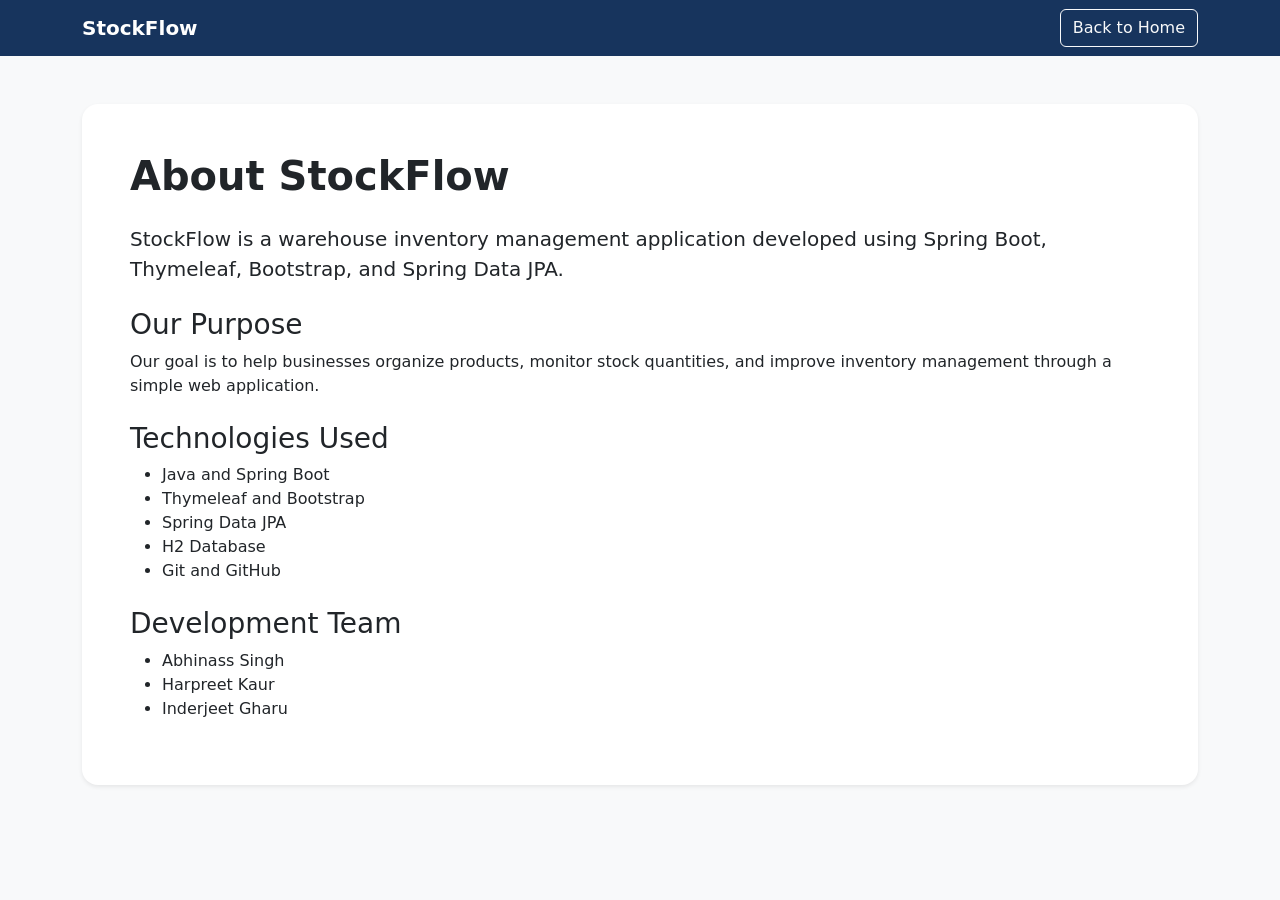
==== src/main/resources/templates/about.html @ 629d699c "Merge pull request #1 from inder0121/feature/stockflow-initial-setup Initial StockFlow Spring Boot P" ====
<!DOCTYPE html>
<html lang="en" xmlns:th="http://www.thymeleaf.org">
<head>
    <meta charset="UTF-8">
    <meta name="viewport" content="width=device-width, initial-scale=1.0">
    <title>About | StockFlow</title>
    <link href="https://cdn.jsdelivr.net/npm/bootstrap@5.3.3/dist/css/bootstrap.min.css" rel="stylesheet">
</head>
<body class="bg-light">

<nav class="navbar navbar-dark" style="background:#17345d;">
    <div class="container">
        <a class="navbar-brand fw-bold" th:href="@{/}">StockFlow</a>
        <a class="btn btn-outline-light" th:href="@{/}">Back to Home</a>
    </div>
</nav>

<main class="container py-5">
    <div class="bg-white rounded-4 shadow-sm p-5">
        <h1 class="fw-bold mb-4">About StockFlow</h1>

        <p class="lead">
            StockFlow is a warehouse inventory management
            application developed using Spring Boot,
            Thymeleaf, Bootstrap, and Spring Data JPA.
        </p>

        <h3 class="mt-4">Our Purpose</h3>
        <p>
            Our goal is to help businesses organize products,
            monitor stock quantities, and improve inventory
            management through a simple web application.
        </p>

        <h3 class="mt-4">Technologies Used</h3>
        <ul>
            <li>Java and Spring Boot</li>
            <li>Thymeleaf and Bootstrap</li>
            <li>Spring Data JPA</li>
            <li>H2 Database</li>
            <li>Git and GitHub</li>
        </ul>

        <h3 class="mt-4">Development Team</h3>
        <ul>
            <li>Abhinass Singh</li>
            <li>Harpreet Kaur</li>
            <li>Inderjeet Gharu</li>
        </ul>
    </div>
</main>

</body>
</html>
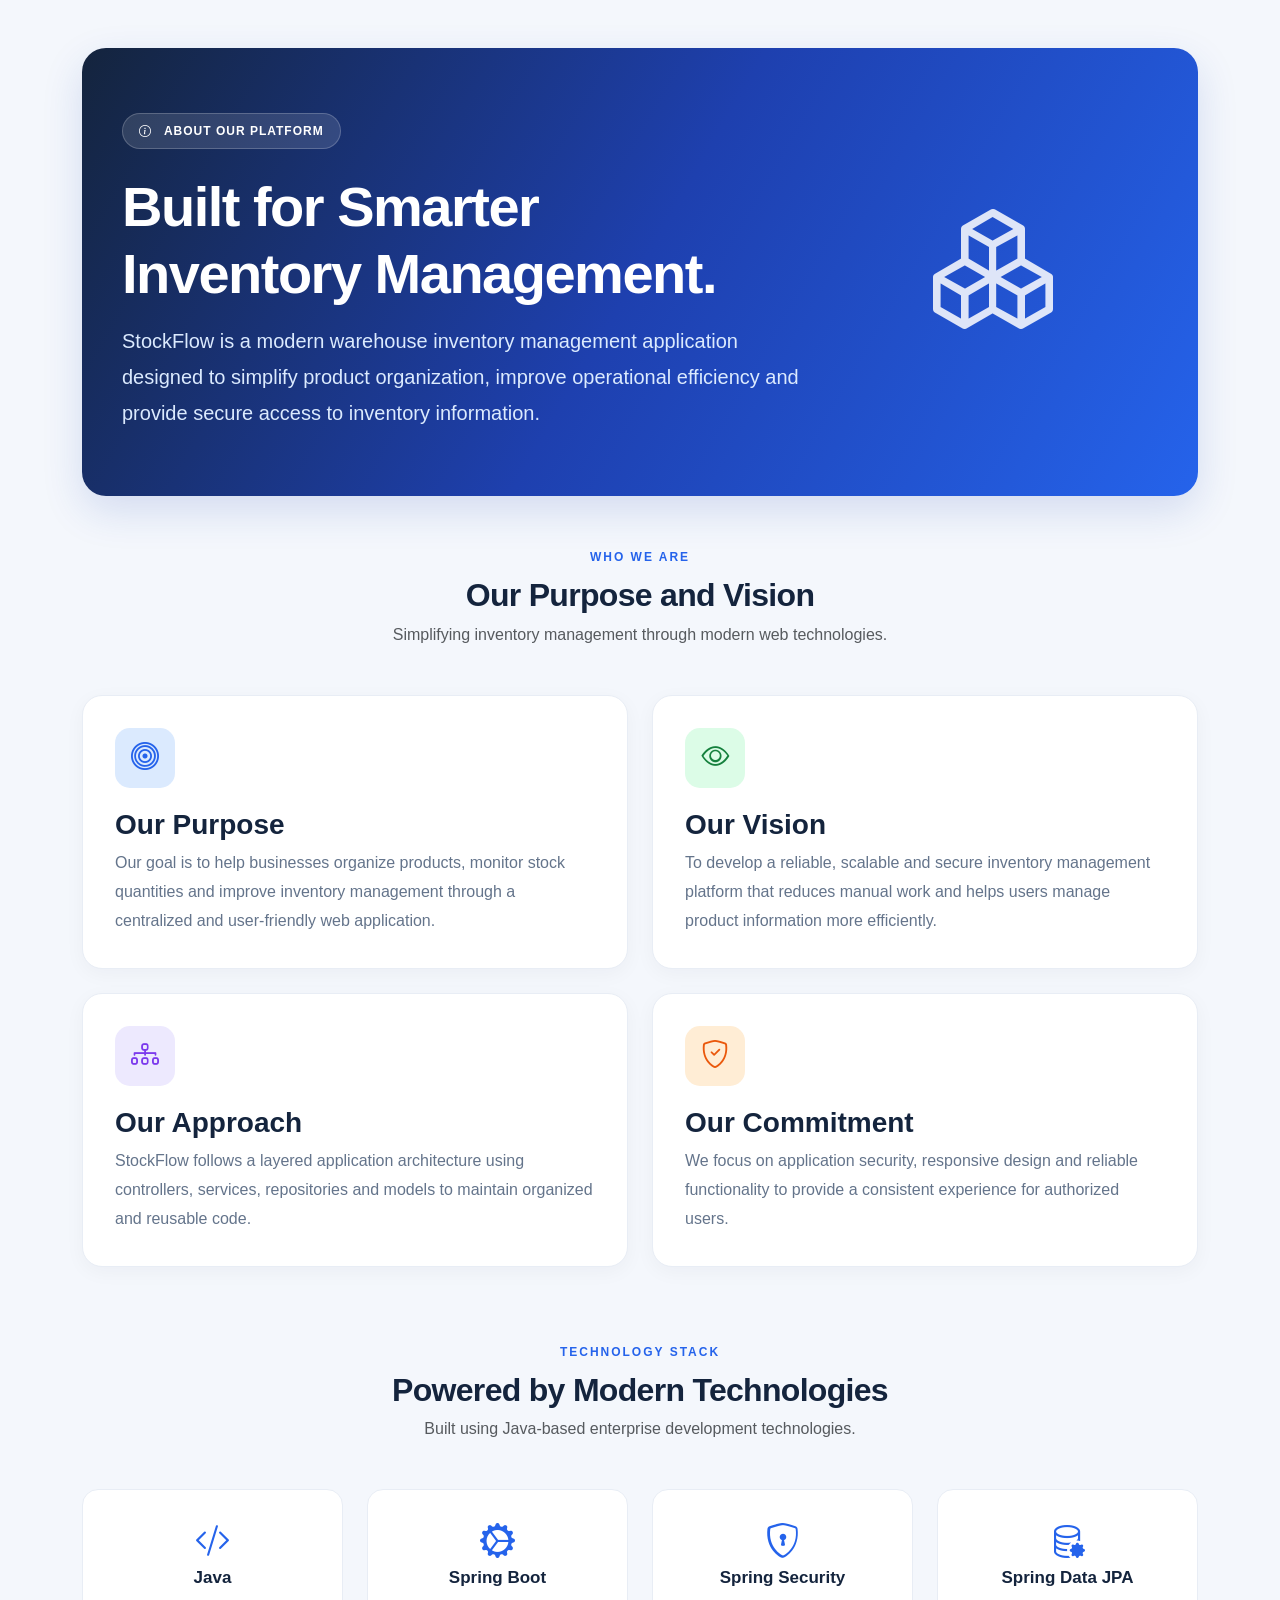
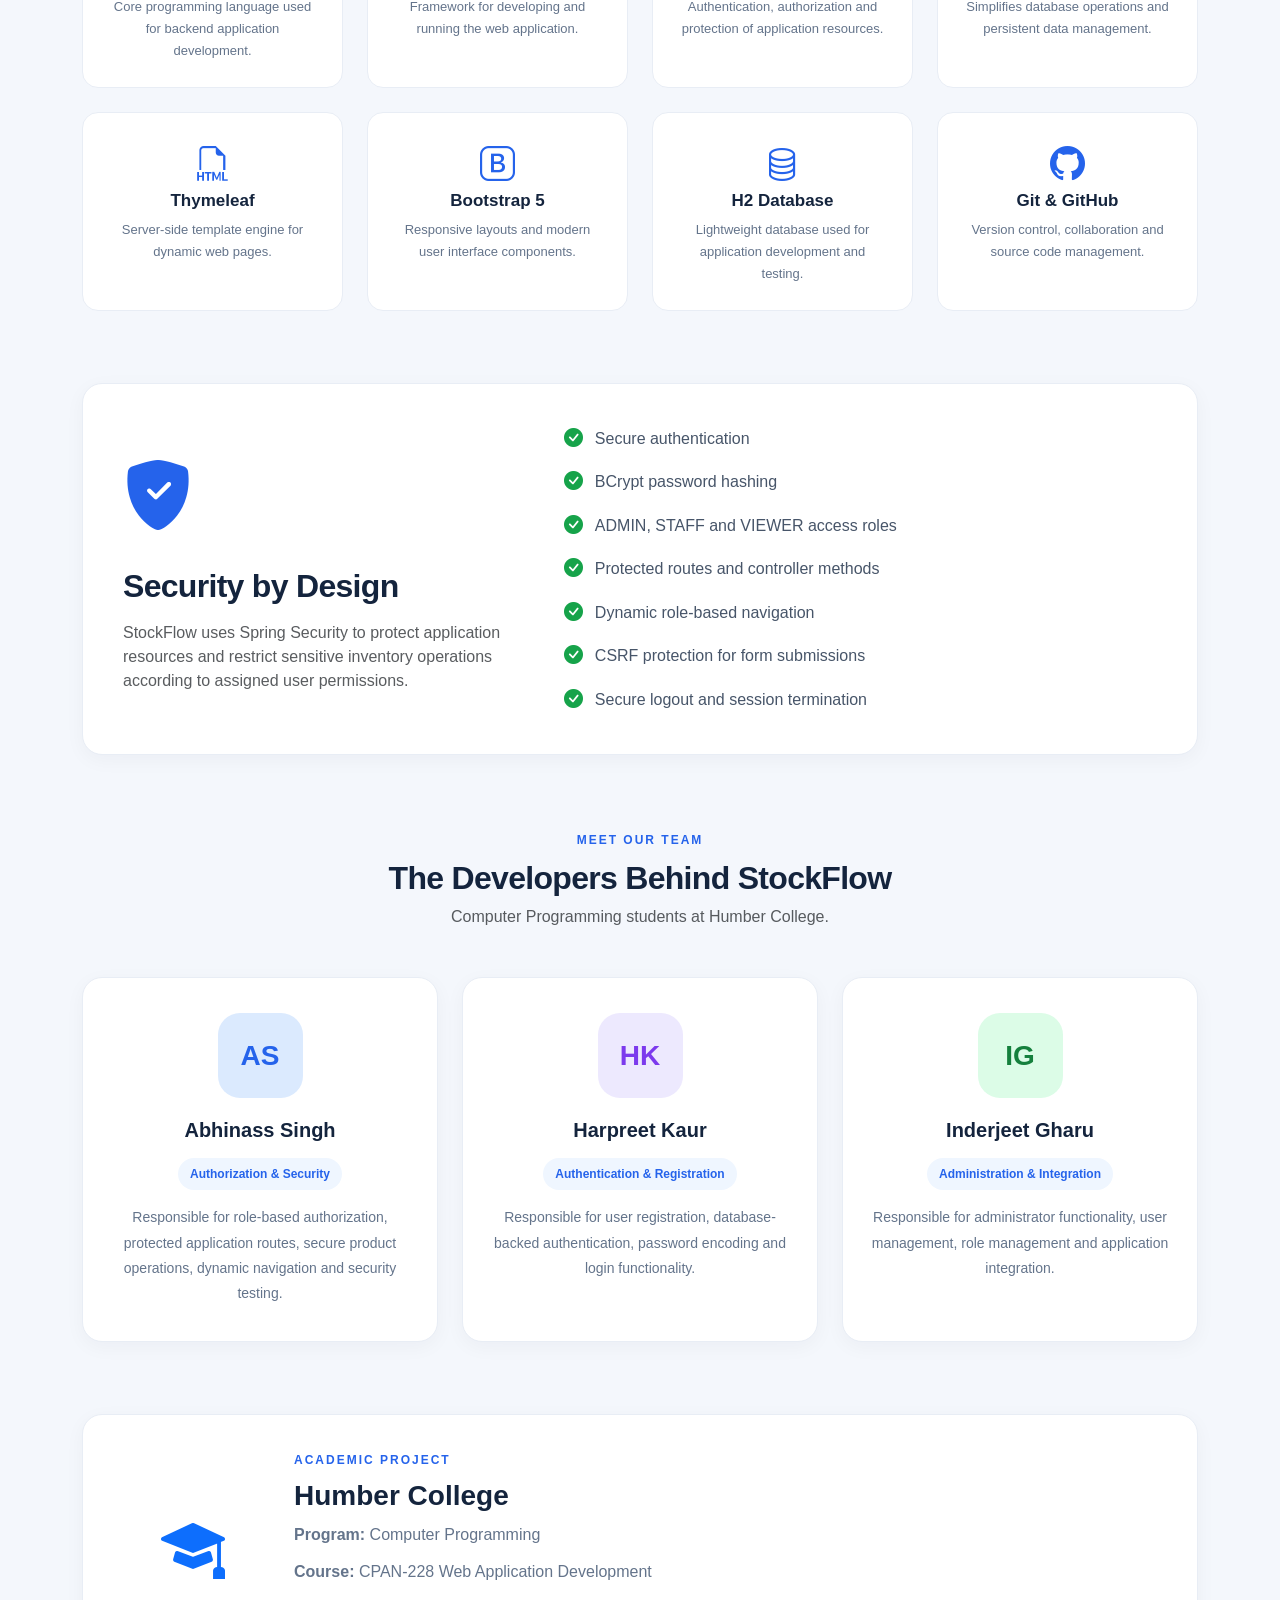
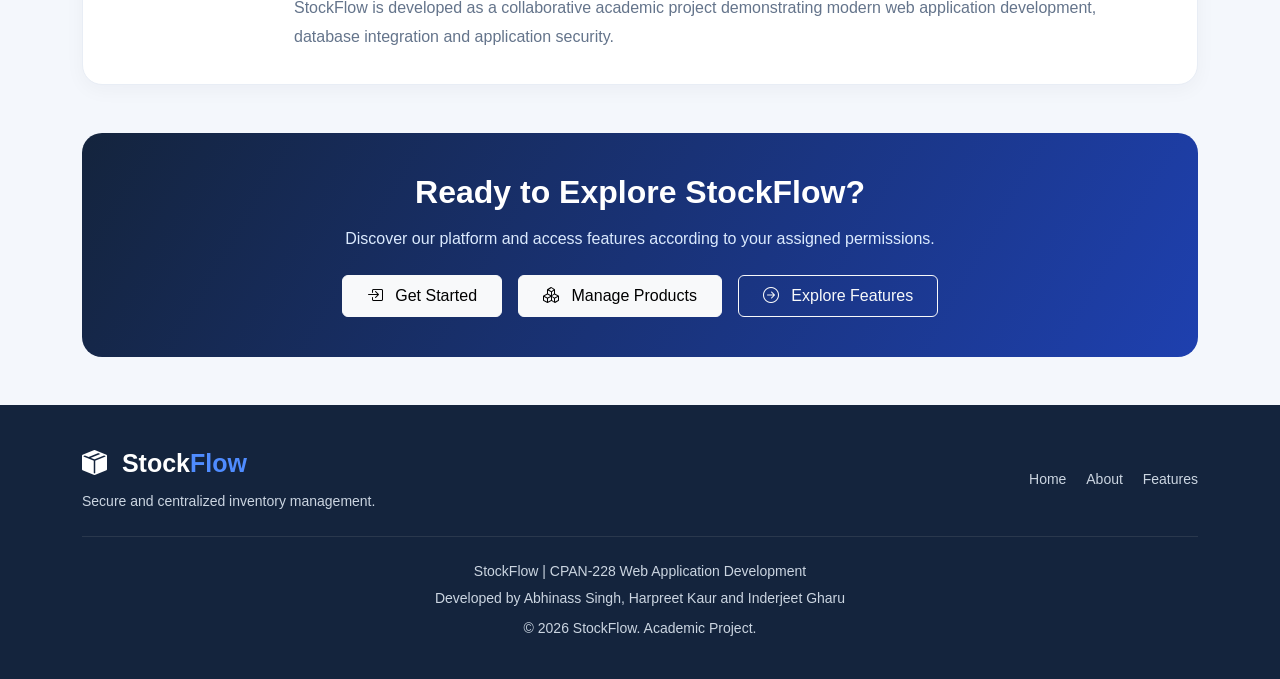
==== commit f624e9d5: "Implement role-based security, protected routes, dynamic navigation, custom 403 page and security te" ====
--- a/src/main/resources/templates/about.html
+++ b/src/main/resources/templates/about.html
@@ -1,55 +1,1176 @@
-
 <!DOCTYPE html>
 <html lang="en" xmlns:th="http://www.thymeleaf.org">
+
 <head>
+
     <meta charset="UTF-8">
-    <meta name="viewport" content="width=device-width, initial-scale=1.0">
+
+    <meta name="viewport"
+          content="width=device-width, initial-scale=1.0">
+
     <title>About | StockFlow</title>
-    <link href="https://cdn.jsdelivr.net/npm/bootstrap@5.3.3/dist/css/bootstrap.min.css" rel="stylesheet">
+
+    <!-- Bootstrap CSS -->
+    <link href="https://cdn.jsdelivr.net/npm/bootstrap@5.3.3/dist/css/bootstrap.min.css"
+          rel="stylesheet">
+
+    <!-- Bootstrap Icons -->
+    <link href="https://cdn.jsdelivr.net/npm/bootstrap-icons@1.11.3/font/bootstrap-icons.min.css"
+          rel="stylesheet">
+
+    <!-- StockFlow Security Styles -->
+    <link rel="stylesheet" th:href="@{/css/security.css}">
+
+    <style>
+
+        body {
+            background: #f4f7fc;
+            font-family: Arial, sans-serif;
+            color: #1e293b;
+        }
+
+        /* Hero Section */
+
+        .about-hero {
+            background: linear-gradient(
+                120deg,
+                #14243d,
+                #1e40af,
+                #2563eb
+            );
+            color: white;
+            padding: 65px 40px;
+            border-radius: 24px;
+            box-shadow: 0 15px 40px rgba(30, 64, 175, 0.15);
+        }
+
+        .about-hero h1 {
+            font-weight: 800;
+            letter-spacing: -1.5px;
+        }
+
+        .about-hero p {
+            color: #dbeafe;
+            line-height: 1.8;
+        }
+
+        .hero-label {
+            display: inline-block;
+            background: rgba(255, 255, 255, 0.12);
+            border: 1px solid rgba(255, 255, 255, 0.20);
+            padding: 8px 16px;
+            border-radius: 30px;
+            font-size: 12px;
+            font-weight: 700;
+            letter-spacing: 1px;
+        }
+
+        .hero-icon {
+            font-size: 120px;
+            color: rgba(255, 255, 255, 0.85);
+        }
+
+        /* Section Headings */
+
+        .section-label {
+            color: #2563eb;
+            font-size: 12px;
+            font-weight: 700;
+            letter-spacing: 2px;
+            text-transform: uppercase;
+        }
+
+        .section-title {
+            color: #14243d;
+            font-weight: 800;
+            letter-spacing: -0.7px;
+        }
+
+        /* Information Cards */
+
+        .content-card {
+            background: white;
+            border: 1px solid #e8edf5;
+            border-radius: 20px;
+            padding: 32px;
+            height: 100%;
+            box-shadow: 0 5px 20px rgba(15, 23, 42, 0.04);
+        }
+
+        .content-card h3 {
+            color: #14243d;
+            font-weight: 700;
+        }
+
+        .content-card p {
+            color: #64748b;
+            line-height: 1.8;
+        }
+
+        .content-icon {
+            width: 60px;
+            height: 60px;
+            border-radius: 15px;
+            display: flex;
+            align-items: center;
+            justify-content: center;
+            font-size: 28px;
+            margin-bottom: 20px;
+        }
+
+        .icon-blue {
+            background: #dbeafe;
+            color: #2563eb;
+        }
+
+        .icon-green {
+            background: #dcfce7;
+            color: #15803d;
+        }
+
+        .icon-purple {
+            background: #ede9fe;
+            color: #7c3aed;
+        }
+
+        .icon-orange {
+            background: #ffedd5;
+            color: #ea580c;
+        }
+
+        /* Technology Cards */
+
+        .technology-card {
+            background: white;
+            border: 1px solid #e8edf5;
+            border-radius: 16px;
+            padding: 25px;
+            height: 100%;
+            text-align: center;
+            transition: transform 0.25s ease,
+                        box-shadow 0.25s ease;
+        }
+
+        .technology-card:hover {
+            transform: translateY(-5px);
+            box-shadow: 0 10px 25px rgba(15, 23, 42, 0.08);
+        }
+
+        .technology-icon {
+            font-size: 35px;
+            color: #2563eb;
+            margin-bottom: 15px;
+        }
+
+        .technology-card h5 {
+            font-size: 17px;
+            font-weight: 700;
+            color: #14243d;
+        }
+
+        .technology-card p {
+            color: #64748b;
+            font-size: 13px;
+            line-height: 1.7;
+            margin-bottom: 0;
+        }
+
+        /* Team Cards */
+
+        .team-card {
+            background: white;
+            border: 1px solid #e8edf5;
+            border-radius: 20px;
+            padding: 35px 25px;
+            text-align: center;
+            height: 100%;
+            box-shadow: 0 5px 20px rgba(15, 23, 42, 0.04);
+            transition: transform 0.25s ease;
+        }
+
+        .team-card:hover {
+            transform: translateY(-5px);
+        }
+
+        .team-avatar {
+            width: 85px;
+            height: 85px;
+            border-radius: 22px;
+            display: flex;
+            align-items: center;
+            justify-content: center;
+            font-size: 28px;
+            font-weight: 800;
+            margin: 0 auto 20px;
+        }
+
+        .team-card h4 {
+            font-size: 20px;
+            color: #14243d;
+            font-weight: 700;
+        }
+
+        .team-role {
+            display: inline-block;
+            background: #eff6ff;
+            color: #2563eb;
+            font-size: 12px;
+            font-weight: 600;
+            padding: 7px 12px;
+            border-radius: 20px;
+            margin: 8px 0 15px;
+        }
+
+        .team-card p {
+            color: #64748b;
+            font-size: 14px;
+            line-height: 1.8;
+            margin-bottom: 0;
+        }
+
+        /* Security Section */
+
+        .security-section {
+            background: white;
+            border: 1px solid #e8edf5;
+            border-radius: 20px;
+            padding: 40px;
+            box-shadow: 0 5px 20px rgba(15, 23, 42, 0.04);
+        }
+
+        .security-icon {
+            font-size: 70px;
+            color: #2563eb;
+        }
+
+        .security-item {
+            display: flex;
+            align-items: center;
+            gap: 12px;
+            margin-bottom: 15px;
+            color: #475569;
+        }
+
+        .security-item i {
+            color: #16a34a;
+            font-size: 19px;
+        }
+
+        /* Call To Action */
+
+        .cta-section {
+            background: linear-gradient(
+                120deg,
+                #14243d,
+                #1e40af
+            );
+            color: white;
+            padding: 40px;
+            border-radius: 20px;
+        }
+
+        .cta-section p {
+            color: #dbeafe;
+        }
+
+        /* Footer */
+
+        footer {
+            background: #14243d;
+            color: #cbd5e1;
+            padding: 40px 0;
+        }
+
+        .footer-brand {
+            font-size: 25px;
+            font-weight: 800;
+            color: white;
+        }
+
+        .footer-brand span {
+            color: #4f8cff;
+        }
+
+        .footer-link {
+            color: #cbd5e1;
+            text-decoration: none;
+            font-size: 14px;
+        }
+
+        .footer-link:hover {
+            color: white;
+        }
+
+        /* Responsive Design */
+
+        @media (max-width: 768px) {
+
+            .about-hero {
+                padding: 40px 25px;
+                text-align: center;
+            }
+
+            .about-hero h1 {
+                font-size: 36px;
+            }
+
+            .hero-icon {
+                font-size: 85px;
+                margin-top: 25px;
+            }
+
+            .content-card,
+            .security-section,
+            .cta-section {
+                padding: 25px;
+            }
+
+        }
+
+    </style>
+
 </head>
-<body class="bg-light">
-
-<nav class="navbar navbar-dark" style="background:#17345d;">
+
+<body>
+
+<!-- Reusable Role-Based Navigation -->
+
+<div th:replace="~{fragments/navbar :: navbar}"></div>
+
+
+<main class="container my-5">
+
+    <!-- About Hero Section -->
+
+    <section class="about-hero mb-5">
+
+        <div class="row align-items-center">
+
+            <div class="col-lg-8">
+
+                <span class="hero-label">
+
+                    <i class="bi bi-info-circle me-2"></i>
+
+                    ABOUT OUR PLATFORM
+
+                </span>
+
+                <h1 class="display-4 mt-4">
+
+                    Built for Smarter
+                    <br>
+                    Inventory Management.
+
+                </h1>
+
+                <p class="lead mt-3 mb-0">
+
+                    StockFlow is a modern warehouse inventory
+                    management application designed to simplify
+                    product organization, improve operational
+                    efficiency and provide secure access to
+                    inventory information.
+
+                </p>
+
+            </div>
+
+            <div class="col-lg-4 text-center">
+
+                <i class="bi bi-boxes hero-icon"></i>
+
+            </div>
+
+        </div>
+
+    </section>
+
+
+    <!-- Purpose and Vision -->
+
+    <section class="mb-5">
+
+        <div class="text-center mb-5">
+
+            <span class="section-label">
+                Who We Are
+            </span>
+
+            <h2 class="section-title mt-2">
+
+                Our Purpose and Vision
+
+            </h2>
+
+            <p class="text-muted">
+
+                Simplifying inventory management through
+                modern web technologies.
+
+            </p>
+
+        </div>
+
+        <div class="row g-4">
+
+            <!-- Our Purpose -->
+
+            <div class="col-md-6">
+
+                <div class="content-card">
+
+                    <div class="content-icon icon-blue">
+
+                        <i class="bi bi-bullseye"></i>
+
+                    </div>
+
+                    <h3>Our Purpose</h3>
+
+                    <p class="mb-0">
+
+                        Our goal is to help businesses organize
+                        products, monitor stock quantities and
+                        improve inventory management through
+                        a centralized and user-friendly
+                        web application.
+
+                    </p>
+
+                </div>
+
+            </div>
+
+
+            <!-- Our Vision -->
+
+            <div class="col-md-6">
+
+                <div class="content-card">
+
+                    <div class="content-icon icon-green">
+
+                        <i class="bi bi-eye"></i>
+
+                    </div>
+
+                    <h3>Our Vision</h3>
+
+                    <p class="mb-0">
+
+                        To develop a reliable, scalable and
+                        secure inventory management platform
+                        that reduces manual work and helps
+                        users manage product information
+                        more efficiently.
+
+                    </p>
+
+                </div>
+
+            </div>
+
+
+            <!-- Our Approach -->
+
+            <div class="col-md-6">
+
+                <div class="content-card">
+
+                    <div class="content-icon icon-purple">
+
+                        <i class="bi bi-diagram-3"></i>
+
+                    </div>
+
+                    <h3>Our Approach</h3>
+
+                    <p class="mb-0">
+
+                        StockFlow follows a layered application
+                        architecture using controllers, services,
+                        repositories and models to maintain
+                        organized and reusable code.
+
+                    </p>
+
+                </div>
+
+            </div>
+
+
+            <!-- Our Commitment -->
+
+            <div class="col-md-6">
+
+                <div class="content-card">
+
+                    <div class="content-icon icon-orange">
+
+                        <i class="bi bi-shield-check"></i>
+
+                    </div>
+
+                    <h3>Our Commitment</h3>
+
+                    <p class="mb-0">
+
+                        We focus on application security,
+                        responsive design and reliable
+                        functionality to provide a consistent
+                        experience for authorized users.
+
+                    </p>
+
+                </div>
+
+            </div>
+
+        </div>
+
+    </section>
+
+
+    <!-- Technologies Used -->
+
+    <section class="py-4 mb-5">
+
+        <div class="text-center mb-5">
+
+            <span class="section-label">
+                Technology Stack
+            </span>
+
+            <h2 class="section-title mt-2">
+
+                Powered by Modern Technologies
+
+            </h2>
+
+            <p class="text-muted">
+
+                Built using Java-based enterprise
+                development technologies.
+
+            </p>
+
+        </div>
+
+        <div class="row g-4">
+
+            <!-- Java -->
+
+            <div class="col-md-6 col-lg-3">
+
+                <div class="technology-card">
+
+                    <i class="bi bi-code-slash technology-icon"></i>
+
+                    <h5>Java</h5>
+
+                    <p>
+
+                        Core programming language used
+                        for backend application development.
+
+                    </p>
+
+                </div>
+
+            </div>
+
+
+            <!-- Spring Boot -->
+
+            <div class="col-md-6 col-lg-3">
+
+                <div class="technology-card">
+
+                    <i class="bi bi-gear-wide-connected technology-icon"></i>
+
+                    <h5>Spring Boot</h5>
+
+                    <p>
+
+                        Framework for developing and running
+                        the web application.
+
+                    </p>
+
+                </div>
+
+            </div>
+
+
+            <!-- Spring Security -->
+
+            <div class="col-md-6 col-lg-3">
+
+                <div class="technology-card">
+
+                    <i class="bi bi-shield-lock technology-icon"></i>
+
+                    <h5>Spring Security</h5>
+
+                    <p>
+
+                        Authentication, authorization and
+                        protection of application resources.
+
+                    </p>
+
+                </div>
+
+            </div>
+
+
+            <!-- Spring Data JPA -->
+
+            <div class="col-md-6 col-lg-3">
+
+                <div class="technology-card">
+
+                    <i class="bi bi-database-gear technology-icon"></i>
+
+                    <h5>Spring Data JPA</h5>
+
+                    <p>
+
+                        Simplifies database operations
+                        and persistent data management.
+
+                    </p>
+
+                </div>
+
+            </div>
+
+
+            <!-- Thymeleaf -->
+
+            <div class="col-md-6 col-lg-3">
+
+                <div class="technology-card">
+
+                    <i class="bi bi-filetype-html technology-icon"></i>
+
+                    <h5>Thymeleaf</h5>
+
+                    <p>
+
+                        Server-side template engine for
+                        dynamic web pages.
+
+                    </p>
+
+                </div>
+
+            </div>
+
+
+            <!-- Bootstrap -->
+
+            <div class="col-md-6 col-lg-3">
+
+                <div class="technology-card">
+
+                    <i class="bi bi-bootstrap technology-icon"></i>
+
+                    <h5>Bootstrap 5</h5>
+
+                    <p>
+
+                        Responsive layouts and modern
+                        user interface components.
+
+                    </p>
+
+                </div>
+
+            </div>
+
+
+            <!-- H2 Database -->
+
+            <div class="col-md-6 col-lg-3">
+
+                <div class="technology-card">
+
+                    <i class="bi bi-database technology-icon"></i>
+
+                    <h5>H2 Database</h5>
+
+                    <p>
+
+                        Lightweight database used for
+                        application development and testing.
+
+                    </p>
+
+                </div>
+
+            </div>
+
+
+            <!-- Git and GitHub -->
+
+            <div class="col-md-6 col-lg-3">
+
+                <div class="technology-card">
+
+                    <i class="bi bi-github technology-icon"></i>
+
+                    <h5>Git &amp; GitHub</h5>
+
+                    <p>
+
+                        Version control, collaboration
+                        and source code management.
+
+                    </p>
+
+                </div>
+
+            </div>
+
+        </div>
+
+    </section>
+
+
+    <!-- Security Section -->
+
+    <section class="security-section mb-5">
+
+        <div class="row align-items-center g-4">
+
+            <div class="col-lg-5">
+
+                <i class="bi bi-shield-fill-check security-icon"></i>
+
+                <h2 class="section-title mt-3">
+
+                    Security by Design
+
+                </h2>
+
+                <p class="text-muted mt-3 mb-0">
+
+                    StockFlow uses Spring Security to protect
+                    application resources and restrict
+                    sensitive inventory operations according
+                    to assigned user permissions.
+
+                </p>
+
+            </div>
+
+            <div class="col-lg-7">
+
+                <div class="security-item">
+
+                    <i class="bi bi-check-circle-fill"></i>
+
+                    Secure authentication
+
+                </div>
+
+                <div class="security-item">
+
+                    <i class="bi bi-check-circle-fill"></i>
+
+                    BCrypt password hashing
+
+                </div>
+
+                <div class="security-item">
+
+                    <i class="bi bi-check-circle-fill"></i>
+
+                    ADMIN, STAFF and VIEWER access roles
+
+                </div>
+
+                <div class="security-item">
+
+                    <i class="bi bi-check-circle-fill"></i>
+
+                    Protected routes and controller methods
+
+                </div>
+
+                <div class="security-item">
+
+                    <i class="bi bi-check-circle-fill"></i>
+
+                    Dynamic role-based navigation
+
+                </div>
+
+                <div class="security-item">
+
+                    <i class="bi bi-check-circle-fill"></i>
+
+                    CSRF protection for form submissions
+
+                </div>
+
+                <div class="security-item mb-0">
+
+                    <i class="bi bi-check-circle-fill"></i>
+
+                    Secure logout and session termination
+
+                </div>
+
+            </div>
+
+        </div>
+
+    </section>
+
+
+    <!-- Development Team -->
+
+    <section class="py-4 mb-5">
+
+        <div class="text-center mb-5">
+
+            <span class="section-label">
+                Meet Our Team
+            </span>
+
+            <h2 class="section-title mt-2">
+
+                The Developers Behind StockFlow
+
+            </h2>
+
+            <p class="text-muted">
+
+                Computer Programming students at Humber College.
+
+            </p>
+
+        </div>
+
+        <div class="row g-4">
+
+            <!-- Abhinass Singh -->
+
+            <div class="col-md-4">
+
+                <div class="team-card">
+
+                    <div class="team-avatar icon-blue">
+
+                        AS
+
+                    </div>
+
+                    <h4>Abhinass Singh</h4>
+
+                    <span class="team-role">
+
+                        Authorization &amp; Security
+
+                    </span>
+
+                    <p>
+
+                        Responsible for role-based authorization,
+                        protected application routes, secure
+                        product operations, dynamic navigation
+                        and security testing.
+
+                    </p>
+
+                </div>
+
+            </div>
+
+
+            <!-- Harpreet Kaur -->
+
+            <div class="col-md-4">
+
+                <div class="team-card">
+
+                    <div class="team-avatar icon-purple">
+
+                        HK
+
+                    </div>
+
+                    <h4>Harpreet Kaur</h4>
+
+                    <span class="team-role">
+
+                        Authentication &amp; Registration
+
+                    </span>
+
+                    <p>
+
+                        Responsible for user registration,
+                        database-backed authentication,
+                        password encoding and login
+                        functionality.
+
+                    </p>
+
+                </div>
+
+            </div>
+
+
+            <!-- Inderjeet Gharu -->
+
+            <div class="col-md-4">
+
+                <div class="team-card">
+
+                    <div class="team-avatar icon-green">
+
+                        IG
+
+                    </div>
+
+                    <h4>Inderjeet Gharu</h4>
+
+                    <span class="team-role">
+
+                        Administration &amp; Integration
+
+                    </span>
+
+                    <p>
+
+                        Responsible for administrator
+                        functionality, user management,
+                        role management and application
+                        integration.
+
+                    </p>
+
+                </div>
+
+            </div>
+
+        </div>
+
+    </section>
+
+
+    <!-- Academic Project Information -->
+
+    <section class="content-card mb-5">
+
+        <div class="row align-items-center g-4">
+
+            <div class="col-md-2 text-center">
+
+                <i class="bi bi-mortarboard-fill
+                          text-primary display-3"></i>
+
+            </div>
+
+            <div class="col-md-10">
+
+                <span class="section-label">
+
+                    Academic Project
+
+                </span>
+
+                <h3 class="mt-2">
+
+                    Humber College
+
+                </h3>
+
+                <p class="mb-2">
+
+                    <strong>Program:</strong>
+                    Computer Programming
+
+                </p>
+
+                <p class="mb-2">
+
+                    <strong>Course:</strong>
+                    CPAN-228 Web Application Development
+
+                </p>
+
+                <p class="mb-0">
+
+                    StockFlow is developed as a collaborative
+                    academic project demonstrating modern
+                    web application development, database
+                    integration and application security.
+
+                </p>
+
+            </div>
+
+        </div>
+
+    </section>
+
+
+    <!-- Call To Action -->
+
+    <section class="cta-section text-center">
+
+        <h2 class="fw-bold">
+
+            Ready to Explore StockFlow?
+
+        </h2>
+
+        <p class="mt-3">
+
+            Discover our platform and access features
+            according to your assigned permissions.
+
+        </p>
+
+        <div class="d-flex flex-wrap
+                    justify-content-center gap-3 mt-4">
+
+            <!-- Guest Only -->
+
+            <a th:if="${currentUsername == null}"
+               th:href="@{/login}"
+               class="btn btn-light px-4 py-2">
+
+                <i class="bi bi-box-arrow-in-right me-2"></i>
+
+                Get Started
+
+            </a>
+
+
+            <!-- ADMIN and STAFF Only -->
+
+            <a th:if="${canManageProducts}"
+               th:href="@{/products}"
+               class="btn btn-light px-4 py-2">
+
+                <i class="bi bi-boxes me-2"></i>
+
+                Manage Products
+
+            </a>
+
+
+            <!-- Public Features Page -->
+
+            <a th:href="@{/features}"
+               class="btn btn-outline-light px-4 py-2">
+
+                <i class="bi bi-arrow-right-circle me-2"></i>
+
+                Explore Features
+
+            </a>
+
+        </div>
+
+    </section>
+
+</main>
+
+
+<!-- Professional Footer -->
+
+<footer>
+
     <div class="container">
-        <a class="navbar-brand fw-bold" th:href="@{/}">StockFlow</a>
-        <a class="btn btn-outline-light" th:href="@{/}">Back to Home</a>
+
+        <div class="row align-items-center g-4">
+
+            <div class="col-md-6">
+
+                <div class="footer-brand">
+
+                    <i class="bi bi-box-seam-fill me-2"></i>
+
+                    Stock<span>Flow</span>
+
+                </div>
+
+                <p class="small mt-2 mb-0">
+
+                    Secure and centralized inventory management.
+
+                </p>
+
+            </div>
+
+            <div class="col-md-6 text-md-end">
+
+                <a th:href="@{/}"
+                   class="footer-link me-3">
+
+                    Home
+
+                </a>
+
+                <a th:href="@{/about}"
+                   class="footer-link me-3">
+
+                    About
+
+                </a>
+
+                <a th:href="@{/features}"
+                   class="footer-link">
+
+                    Features
+
+                </a>
+
+            </div>
+
+        </div>
+
+        <hr class="border-secondary my-4">
+
+        <div class="text-center">
+
+            <p class="small mb-1">
+
+                StockFlow | CPAN-228 Web Application Development
+
+            </p>
+
+            <small>
+
+                Developed by Abhinass Singh,
+                Harpreet Kaur and Inderjeet Gharu
+
+            </small>
+
+            <p class="small mt-2 mb-0">
+
+                &copy; 2026 StockFlow. Academic Project.
+
+            </p>
+
+        </div>
+
     </div>
-</nav>
-
-<main class="container py-5">
-    <div class="bg-white rounded-4 shadow-sm p-5">
-        <h1 class="fw-bold mb-4">About StockFlow</h1>
-
-        <p class="lead">
-            StockFlow is a warehouse inventory management
-            application developed using Spring Boot,
-            Thymeleaf, Bootstrap, and Spring Data JPA.
-        </p>
-
-        <h3 class="mt-4">Our Purpose</h3>
-        <p>
-            Our goal is to help businesses organize products,
-            monitor stock quantities, and improve inventory
-            management through a simple web application.
-        </p>
-
-        <h3 class="mt-4">Technologies Used</h3>
-        <ul>
-            <li>Java and Spring Boot</li>
-            <li>Thymeleaf and Bootstrap</li>
-            <li>Spring Data JPA</li>
-            <li>H2 Database</li>
-            <li>Git and GitHub</li>
-        </ul>
-
-        <h3 class="mt-4">Development Team</h3>
-        <ul>
-            <li>Abhinass Singh</li>
-            <li>Harpreet Kaur</li>
-            <li>Inderjeet Gharu</li>
-        </ul>
-    </div>
-</main>
+
+</footer>
+
+
+<!-- Bootstrap JavaScript -->
+
+<script src="https://cdn.jsdelivr.net/npm/bootstrap@5.3.3/dist/js/bootstrap.bundle.min.js"></script>
 
 </body>
-</html>
+
+</html>
